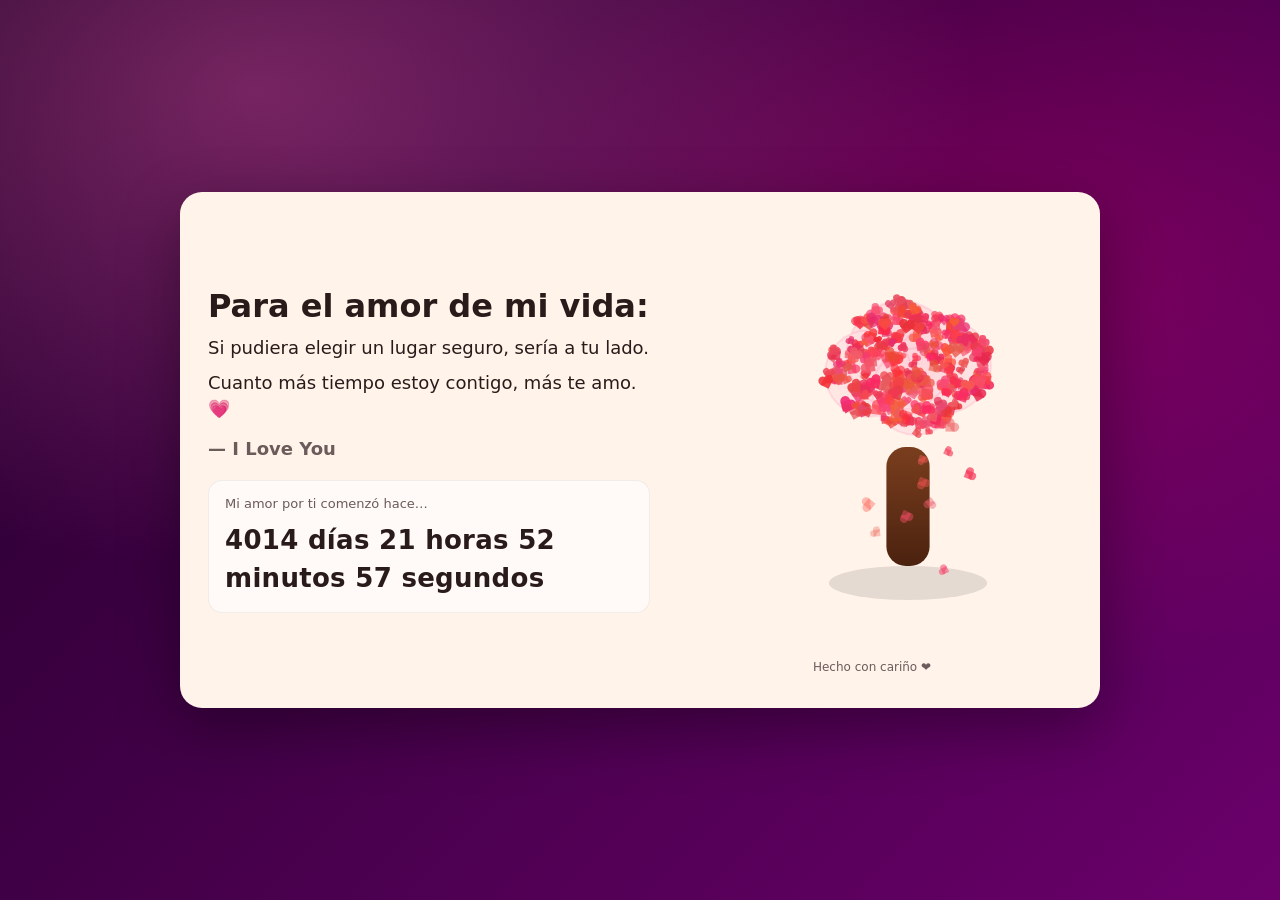
==== index.html @ 4c0fec1f "Crear index.html" ====
<!doctype html>
<html lang="es">
<head>
  <meta charset="utf-8" />
  <meta name="viewport" content="width=device-width, initial-scale=1" />
  <title>Para el amor de mi vida</title>

  <style>
    :root{
      --bg1:#21002a;
      --bg2:#6b006b;
      --card:#fff3ea;
      --text:#2a1b1b;
      --muted:#6b5b5b;
      --shadow: 0 20px 60px rgba(0,0,0,.35);
    }
    *{box-sizing:border-box}
    body{
      margin:0;
      min-height:100vh;
      font-family: system-ui, -apple-system, Segoe UI, Roboto, Arial, sans-serif;
      color:var(--text);
      background:
        radial-gradient(1200px 800px at 20% 10%, rgba(255,105,180,.35), transparent 60%),
        radial-gradient(900px 700px at 80% 30%, rgba(255,0,120,.25), transparent 60%),
        linear-gradient(135deg, var(--bg1), var(--bg2));
      display:grid;
      place-items:center;
      padding:24px;
      overflow-x:hidden;
    }

    .card{
      width:min(920px, 100%);
      background:var(--card);
      border-radius:22px;
      box-shadow:var(--shadow);
      padding:28px;
      display:grid;
      grid-template-columns: 1.05fr .95fr;
      gap:22px;
      align-items:center;
    }
    @media (max-width: 820px){
      .card{grid-template-columns:1fr; padding:22px;}
    }

    h1{font-size:clamp(22px, 3vw, 32px); margin:0 0 10px 0;}
    .letter{line-height:1.45; font-size:clamp(15px, 2.2vw, 18px);}
    .letter p{margin:.55rem 0}
    .sig{margin-top:14px; color:var(--muted); font-weight:600;}
    .counter{
      margin-top:18px;
      padding:14px 16px;
      border-radius:14px;
      background:rgba(255, 255, 255, .6);
      border:1px solid rgba(0,0,0,.06);
    }
    .counter .label{font-size:13px;color:var(--muted);margin-bottom:8px;}
    .counter .time{
      font-variant-numeric: tabular-nums;
      font-weight:800;
      font-size:clamp(18px, 3.2vw, 26px);
      letter-spacing:.3px;
    }

    .treeWrap{display:grid; place-items:center; padding:6px 0;}
    .canvasBox{width:min(360px, 78vw); aspect-ratio: 1/1.18;}
    canvas{width:100%; height:100%; display:block; border-radius:18px;}
    .footerNote{margin-top:10px; font-size:12px; color:var(--muted); text-align:center;}
  </style>
</head>

<body>
  <main class="card">
    <section>
      <h1>Para el amor de mi vida:</h1>
      <div class="letter">
        <p>Si pudiera elegir un lugar seguro, sería a tu lado.</p>
        <p>Cuanto más tiempo estoy contigo, más te amo. 💗</p>
        <div class="sig">— I Love You</div>

        <div class="counter" aria-live="polite">
          <div class="label">Mi amor por ti comenzó hace…</div>
          <div class="time" id="timer">—</div>
        </div>
      </div>
    </section>

    <section class="treeWrap">
      <div class="canvasBox"><canvas id="c"></canvas></div>
      <div class="footerNote">Hecho con cariño ❤️</div>
    </section>
  </main>

  <script>
    // ===================== CONTADOR =====================
    const startDate = new Date(2015, 11, 9, 0, 0, 0); // 9-dic-2015
    function updateTimer(){
      const now = new Date();
      let diff = Math.max(0, now - startDate);
      const sec = 1000, min = 60*sec, hour = 60*min, day = 24*hour;
      const days = Math.floor(diff / day); diff -= days * day;
      const hours = Math.floor(diff / hour); diff -= hours * hour;
      const minutes = Math.floor(diff / min); diff -= minutes * min;
      const seconds = Math.floor(diff / sec);
      const pad = (n) => String(n).padStart(2, "0");
      document.getElementById("timer").textContent =
        `${days} días ${pad(hours)} horas ${pad(minutes)} minutos ${pad(seconds)} segundos`;
    }
    updateTimer();
    setInterval(updateTimer, 1000);

    // ===================== CANVAS =====================
    const canvas = document.getElementById("c");
    const ctx = canvas.getContext("2d");

    function resize(){
      const dpr = Math.max(1, Math.min(2, window.devicePixelRatio || 1));
      const r = canvas.getBoundingClientRect();
      canvas.width = Math.floor(r.width * dpr);
      canvas.height = Math.floor(r.height * dpr);
      ctx.setTransform(dpr,0,0,dpr,0,0);
    }
    window.addEventListener("resize", resize);
    resize();

    const rand=(a,b)=>Math.random()*(b-a)+a;
    const clamp=(v,a,b)=>Math.max(a,Math.min(b,v));

    // look del TikTok: copa “nube” + corazones rojos + caída suave
    const SETTINGS = {
      heartsOnCrown: 260, // hojas “pegadas” (se ve lleno como la foto)
      fallPerSec: 22,     // caída constante
      gravity: 260,
      wind: 10,
      heartMin: 5,
      heartMax: 10,
    };

    // corazón simple (hoja)
    function drawHeart(x,y,s,rot,alpha,color){
      ctx.save();
      ctx.translate(x,y);
      ctx.rotate(rot);
      ctx.globalAlpha = alpha;
      ctx.fillStyle = color;

      ctx.rotate(Math.PI/4);
      ctx.fillRect(-s/2, -s/2, s, s);
      ctx.beginPath();
      ctx.arc(-s/2, 0, s/2, 0, Math.PI*2);
      ctx.arc(0, -s/2, s/2, 0, Math.PI*2);
      ctx.fill();

      ctx.restore();
    }

    // copa tipo “nube” (varios círculos superpuestos)
    function cloudCircles(w,h){
      const cx = w*0.60;
      const cy = h*0.33;
      const base = Math.min(w,h);
      return [
        {x: cx- base*0.11, y: cy+ base*0.02, r: base*0.12},
        {x: cx- base*0.02, y: cy- base*0.03, r: base*0.15},
        {x: cx+ base*0.10, y: cy+ base*0.00, r: base*0.13},
        {x: cx+ base*0.02, y: cy+ base*0.07, r: base*0.12},
      ];
    }

    function pointInsideCloud(x,y,circles){
      for(const c of circles){
        const dx=x-c.x, dy=y-c.y;
        if(dx*dx+dy*dy <= c.r*c.r) return true;
      }
      return false;
    }

    // cache de hojas pegadas
    let crownHearts = [];
    function rebuildCrownHearts(circles){
      crownHearts = [];
      // caja bounding
      const minX = Math.min(...circles.map(c=>c.x-c.r));
      const maxX = Math.max(...circles.map(c=>c.x+c.r));
      const minY = Math.min(...circles.map(c=>c.y-c.r));
      const maxY = Math.max(...circles.map(c=>c.y+c.r));

      for(let i=0;i<SETTINGS.heartsOnCrown;i++){
        // rechazo dentro de la nube
        let x,y;
        for(let t=0;t<40;t++){
          x = rand(minX, maxX);
          y = rand(minY, maxY);
          if(pointInsideCloud(x,y,circles)) break;
        }

        const s = rand(SETTINGS.heartMin, SETTINGS.heartMax);
        const rot = rand(-0.9, 0.9);

        // paleta roja/rosada tipo TikTok
        const R = Math.floor(rand(230, 255));
        const G = Math.floor(rand(40, 95));
        const B = Math.floor(rand(55, 120));
        const a = rand(0.65, 0.95);

        crownHearts.push({x,y,s,rot,a,color:`rgb(${R},${G},${B})`});
      }
    }

    // partículas que caen
    const falling = [];
    function spawnFalling(circles){
      // caja
      const minX = Math.min(...circles.map(c=>c.x-c.r));
      const maxX = Math.max(...circles.map(c=>c.x+c.r));
      const minY = Math.min(...circles.map(c=>c.y-c.r));
      const maxY = Math.max(...circles.map(c=>c.y+c.r));

      // nacer cerca de la parte superior de la copa
      let x,y;
      for(let t=0;t<60;t++){
        x = rand(minX, maxX);
        y = rand(minY, minY + (maxY-minY)*0.35); // top 35%
        if(pointInsideCloud(x,y,circles)) break;
      }

      const s = rand(SETTINGS.heartMin, SETTINGS.heartMax);
      const rot = rand(0, Math.PI*2);
      const vr  = rand(-4, 4);

      const R = Math.floor(rand(230, 255));
      const G = Math.floor(rand(40, 95));
      const B = Math.floor(rand(55, 120));

      falling.push({
        x,y,
        vx: rand(-SETTINGS.wind, SETTINGS.wind),
        vy: rand(40, 90),
        s, rot, vr,
        t:0,
        life: rand(2.2, 3.6),
        a: rand(0.55, 0.95),
        color: `rgb(${R},${G},${B})`,
        wobble: rand(2.5, 5.5),
        wobblePhase: rand(0, Math.PI*2),
      });
    }

    // tronco
    function drawTrunk(w,h){
      const x = w*0.60, y = h*0.52;
      const tw = w*0.12, th = h*0.28;

      ctx.save();
      const grad = ctx.createLinearGradient(x, y, x, y+th);
      grad.addColorStop(0, "#7a3e1e");
      grad.addColorStop(1, "#4b220f");
      ctx.fillStyle = grad;

      const r = tw*0.45;
      ctx.beginPath();
      roundRect(ctx, x - tw/2, y, tw, th, r);
      ctx.fill();
      ctx.restore();

      // sombra suelo
      ctx.save();
      ctx.fillStyle = "rgba(0,0,0,0.10)";
      ctx.beginPath();
      ctx.ellipse(x, h*0.84, w*0.22, h*0.04, 0, 0, Math.PI*2);
      ctx.fill();
      ctx.restore();
    }

    function roundRect(ctx,x,y,w,h,r){
      r = Math.min(r, w/2, h/2);
      ctx.moveTo(x+r, y);
      ctx.arcTo(x+w, y, x+w, y+h, r);
      ctx.arcTo(x+w, y+h, x, y+h, r);
      ctx.arcTo(x, y+h, x, y, r);
      ctx.arcTo(x, y, x+w, y, r);
      ctx.closePath();
    }

    let last = performance.now();
    let acc = 0;
    let lastSizeKey = "";

    function frame(now){
      const dt = Math.min(0.033, (now - last)/1000);
      last = now;

      const w = canvas.clientWidth;
      const h = canvas.clientHeight;

      // key para rebuild si cambia tamaño
      const sizeKey = `${Math.round(w)}x${Math.round(h)}`;
      const circles = cloudCircles(w,h);

      if(sizeKey !== lastSizeKey){
        lastSizeKey = sizeKey;
        rebuildCrownHearts(circles);
      }

      ctx.clearRect(0,0,w,h);

      // copa “nube” suave (fondo)
      ctx.save();
      const cx = w*0.60, cy = h*0.33;
      const base = Math.min(w,h);

      const canopyGrad = ctx.createRadialGradient(cx, cy - base*0.03, base*0.03, cx, cy, base*0.26);
      canopyGrad.addColorStop(0, "rgba(255, 90, 160, 0.20)");
      canopyGrad.addColorStop(1, "rgba(255, 90, 160, 0.05)");
      ctx.fillStyle = canopyGrad;

      ctx.beginPath();
      for(const c of circles){
        ctx.moveTo(c.x + c.r, c.y);
        ctx.arc(c.x, c.y, c.r, 0, Math.PI*2);
      }
      ctx.fill();

      ctx.lineWidth = 2;
      ctx.strokeStyle = "rgba(255, 70, 150, 0.14)";
      ctx.stroke();
      ctx.restore();

      // tronco
      drawTrunk(w,h);

      // hojas pegadas (como la primera foto: copa llena de corazoncitos)
      for(const L of crownHearts){
        drawHeart(L.x, L.y, L.s, L.rot, L.a, L.color);
      }

      // spawn hojas cayendo
      acc += dt * SETTINGS.fallPerSec;
      while(acc >= 1){
        spawnFalling(circles);
        acc -= 1;
      }

      // update/draw cayendo
      for(let i=falling.length-1;i>=0;i--){
        const p = falling[i];
        p.t += dt;

        const flutter = Math.sin(p.t * p.wobble + p.wobblePhase) * 14;

        p.vy += SETTINGS.gravity * dt;
        p.x  += (p.vx + flutter) * dt;
        p.y  += p.vy * dt;
        p.rot += p.vr * dt;

        const fade = 1 - (p.t / p.life);
        const alpha = clamp(p.a * fade, 0, 1);

        drawHeart(p.x, p.y, p.s, p.rot, alpha, p.color);

        if(p.t >= p.life || p.y > h + 40) falling.splice(i,1);
      }

      requestAnimationFrame(frame);
    }

    requestAnimationFrame(frame);
  </script>
</body>
</html>
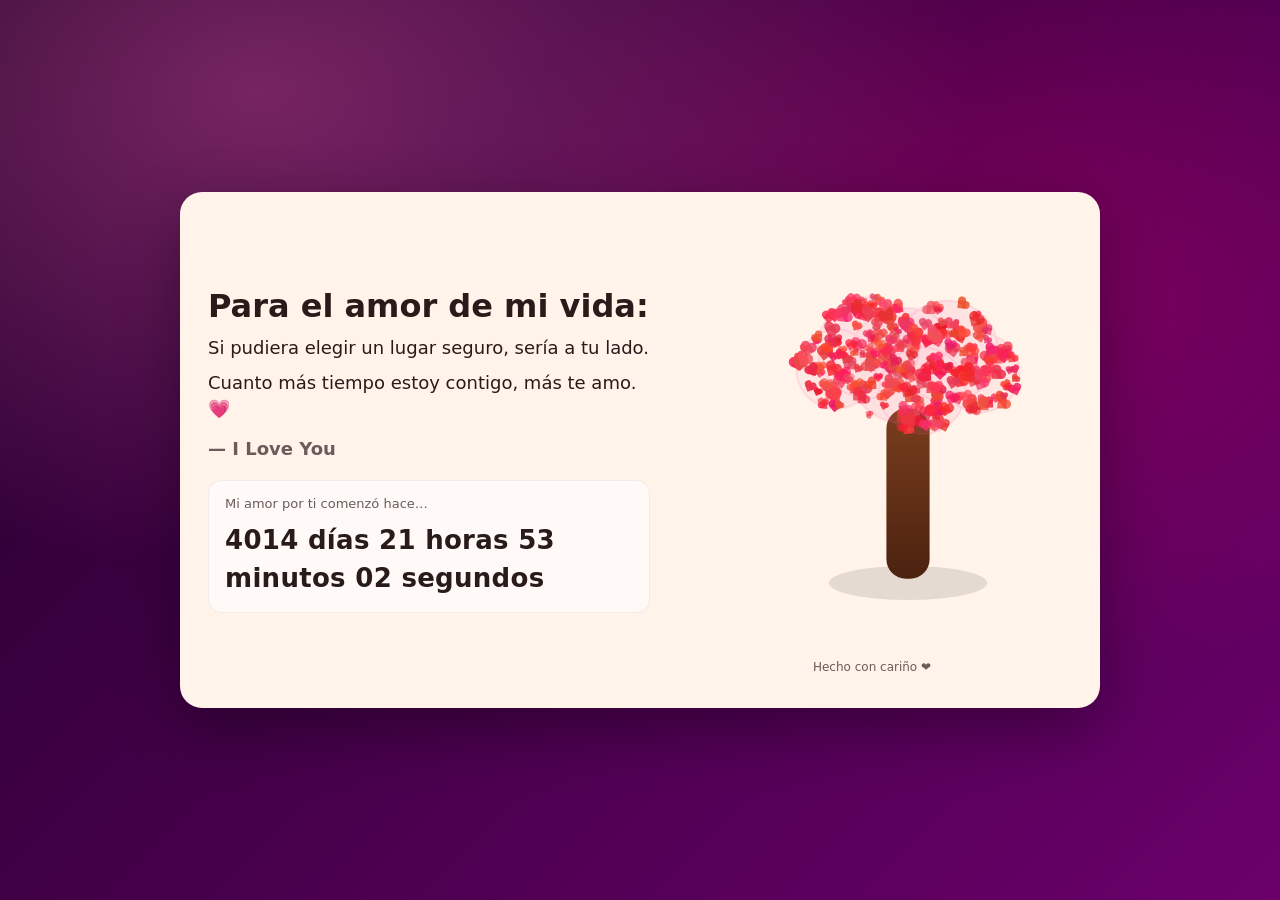
==== commit ae720d83: "Actualizar index.html" ====
--- a/index.html
+++ b/index.html
@@ -128,44 +128,42 @@
     const rand=(a,b)=>Math.random()*(b-a)+a;
     const clamp=(v,a,b)=>Math.max(a,Math.min(b,v));
 
-    // look del TikTok: copa “nube” + corazones rojos + caída suave
     const SETTINGS = {
-      heartsOnCrown: 260, // hojas “pegadas” (se ve lleno como la foto)
-      fallPerSec: 22,     // caída constante
-      gravity: 260,
-      wind: 10,
+      heartsOnCrown: 260,
+      fallPerSec: 20,
+      gravity: 250,
+      baseWind: 6,
+      gustMax: 26,
       heartMin: 5,
       heartMax: 10,
     };
 
-    // corazón simple (hoja)
     function drawHeart(x,y,s,rot,alpha,color){
       ctx.save();
       ctx.translate(x,y);
       ctx.rotate(rot);
       ctx.globalAlpha = alpha;
       ctx.fillStyle = color;
-
       ctx.rotate(Math.PI/4);
       ctx.fillRect(-s/2, -s/2, s, s);
       ctx.beginPath();
       ctx.arc(-s/2, 0, s/2, 0, Math.PI*2);
       ctx.arc(0, -s/2, s/2, 0, Math.PI*2);
       ctx.fill();
-
       ctx.restore();
     }
 
-    // copa tipo “nube” (varios círculos superpuestos)
     function cloudCircles(w,h){
       const cx = w*0.60;
-      const cy = h*0.33;
+      const cy = h*0.32;
       const base = Math.min(w,h);
       return [
-        {x: cx- base*0.11, y: cy+ base*0.02, r: base*0.12},
-        {x: cx- base*0.02, y: cy- base*0.03, r: base*0.15},
-        {x: cx+ base*0.10, y: cy+ base*0.00, r: base*0.13},
-        {x: cx+ base*0.02, y: cy+ base*0.07, r: base*0.12},
+        {x: cx - base*0.20, y: cy + base*0.02, r: base*0.11},
+        {x: cx - base*0.11, y: cy - base*0.04, r: base*0.14},
+        {x: cx - base*0.01, y: cy + base*0.01, r: base*0.16},
+        {x: cx + base*0.11, y: cy - base*0.03, r: base*0.14},
+        {x: cx + base*0.20, y: cy + base*0.03, r: base*0.11},
+        {x: cx + base*0.04, y: cy + base*0.08, r: base*0.12},
       ];
     }
 
@@ -177,101 +175,65 @@
       return false;
     }
 
-    // cache de hojas pegadas
     let crownHearts = [];
     function rebuildCrownHearts(circles){
       crownHearts = [];
-      // caja bounding
       const minX = Math.min(...circles.map(c=>c.x-c.r));
       const maxX = Math.max(...circles.map(c=>c.x+c.r));
       const minY = Math.min(...circles.map(c=>c.y-c.r));
       const maxY = Math.max(...circles.map(c=>c.y+c.r));
 
       for(let i=0;i<SETTINGS.heartsOnCrown;i++){
-        // rechazo dentro de la nube
         let x,y;
-        for(let t=0;t<40;t++){
+        for(let t=0;t<50;t++){
           x = rand(minX, maxX);
           y = rand(minY, maxY);
           if(pointInsideCloud(x,y,circles)) break;
         }
-
         const s = rand(SETTINGS.heartMin, SETTINGS.heartMax);
         const rot = rand(-0.9, 0.9);
-
-        // paleta roja/rosada tipo TikTok
         const R = Math.floor(rand(230, 255));
-        const G = Math.floor(rand(40, 95));
-        const B = Math.floor(rand(55, 120));
+        const G = Math.floor(rand(25, 85));
+        const B = Math.floor(rand(40, 110));
         const a = rand(0.65, 0.95);
-
         crownHearts.push({x,y,s,rot,a,color:`rgb(${R},${G},${B})`});
       }
     }
 
-    // partículas que caen
     const falling = [];
     function spawnFalling(circles){
-      // caja
       const minX = Math.min(...circles.map(c=>c.x-c.r));
       const maxX = Math.max(...circles.map(c=>c.x+c.r));
       const minY = Math.min(...circles.map(c=>c.y-c.r));
       const maxY = Math.max(...circles.map(c=>c.y+c.r));
 
-      // nacer cerca de la parte superior de la copa
       let x,y;
       for(let t=0;t<60;t++){
         x = rand(minX, maxX);
-        y = rand(minY, minY + (maxY-minY)*0.35); // top 35%
+        y = rand(minY, minY + (maxY-minY)*0.30);
         if(pointInsideCloud(x,y,circles)) break;
       }
 
       const s = rand(SETTINGS.heartMin, SETTINGS.heartMax);
       const rot = rand(0, Math.PI*2);
       const vr  = rand(-4, 4);
-
       const R = Math.floor(rand(230, 255));
-      const G = Math.floor(rand(40, 95));
-      const B = Math.floor(rand(55, 120));
+      const G = Math.floor(rand(25, 85));
+      const B = Math.floor(rand(40, 110));
 
       falling.push({
         x,y,
-        vx: rand(-SETTINGS.wind, SETTINGS.wind),
+        vx: rand(-6, 6),
         vy: rand(40, 90),
         s, rot, vr,
         t:0,
-        life: rand(2.2, 3.6),
+        life: rand(2.4, 4.0),
         a: rand(0.55, 0.95),
         color: `rgb(${R},${G},${B})`,
         wobble: rand(2.5, 5.5),
         wobblePhase: rand(0, Math.PI*2),
+        drift: rand(0.8, 1.2)
       });
-    }
-
-    // tronco
-    function drawTrunk(w,h){
-      const x = w*0.60, y = h*0.52;
-      const tw = w*0.12, th = h*0.28;
-
-      ctx.save();
-      const grad = ctx.createLinearGradient(x, y, x, y+th);
-      grad.addColorStop(0, "#7a3e1e");
-      grad.addColorStop(1, "#4b220f");
-      ctx.fillStyle = grad;
-
-      const r = tw*0.45;
-      ctx.beginPath();
-      roundRect(ctx, x - tw/2, y, tw, th, r);
-      ctx.fill();
-      ctx.restore();
-
-      // sombra suelo
-      ctx.save();
-      ctx.fillStyle = "rgba(0,0,0,0.10)";
-      ctx.beginPath();
-      ctx.ellipse(x, h*0.84, w*0.22, h*0.04, 0, 0, Math.PI*2);
-      ctx.fill();
-      ctx.restore();
     }
 
     function roundRect(ctx,x,y,w,h,r){
@@ -284,6 +246,49 @@
       ctx.closePath();
     }
 
+    function drawTrunk(w,h){
+      const x = w*0.60;
+      const y = h*0.43;      // más arriba
+      const tw = w*0.12;
+      const th = h*0.40;     // más alto
+
+      // sombra suelo
+      ctx.save();
+      ctx.fillStyle = "rgba(0,0,0,0.10)";
+      ctx.beginPath();
+      ctx.ellipse(x, h*0.84, w*0.22, h*0.04, 0, 0, Math.PI*2);
+      ctx.fill();
+      ctx.restore();
+
+      // tronco (detrás)
+      ctx.save();
+      const grad = ctx.createLinearGradient(x, y, x, y+th);
+      grad.addColorStop(0, "#7a3e1e");
+      grad.addColorStop(1, "#4b220f");
+      ctx.fillStyle = grad;
+      const r = tw*0.45;
+      ctx.beginPath();
+      roundRect(ctx, x - tw/2, y, tw, th, r);
+      ctx.fill();
+      ctx.restore();
+    }
+
+    // ===== VIENTO ALEATORIO (ráfagas) =====
+    let wind = SETTINGS.baseWind;
+    let windTarget = SETTINGS.baseWind;
+    let gustTimer = 0;
+
+    function updateWind(dt, time){
+      gustTimer -= dt;
+      if(gustTimer <= 0){
+        windTarget = rand(-SETTINGS.gustMax, SETTINGS.gustMax);
+        gustTimer = rand(0.6, 1.6);
+      }
+      wind += (windTarget - wind) * (1 - Math.pow(0.001, dt));
+      const breeze = Math.sin(time * 0.9) * 4 + Math.sin(time * 1.7) * 2;
+      return wind + breeze;
+    }
+
     let last = performance.now();
     let acc = 0;
     let lastSizeKey = "";
@@ -295,24 +300,26 @@
       const w = canvas.clientWidth;
       const h = canvas.clientHeight;
 
-      // key para rebuild si cambia tamaño
+      const circles = cloudCircles(w,h);
       const sizeKey = `${Math.round(w)}x${Math.round(h)}`;
-      const circles = cloudCircles(w,h);
-
       if(sizeKey !== lastSizeKey){
         lastSizeKey = sizeKey;
         rebuildCrownHearts(circles);
       }
 
+      const globalWind = updateWind(dt, now/1000);
+
       ctx.clearRect(0,0,w,h);
 
-      // copa “nube” suave (fondo)
+      // 1) tronco detrás y llega hasta arriba
+      drawTrunk(w,h);
+
+      // 2) copa (nube) más horizontal
       ctx.save();
-      const cx = w*0.60, cy = h*0.33;
+      const cx = w*0.60, cy = h*0.32;
       const base = Math.min(w,h);
-
-      const canopyGrad = ctx.createRadialGradient(cx, cy - base*0.03, base*0.03, cx, cy, base*0.26);
-      canopyGrad.addColorStop(0, "rgba(255, 90, 160, 0.20)");
+      const canopyGrad = ctx.createRadialGradient(cx, cy - base*0.03, base*0.03, cx, cy, base*0.32);
+      canopyGrad.addColorStop(0, "rgba(255, 90, 160, 0.18)");
       canopyGrad.addColorStop(1, "rgba(255, 90, 160, 0.05)");
       ctx.fillStyle = canopyGrad;
 
@@ -322,28 +329,24 @@
         ctx.arc(c.x, c.y, c.r, 0, Math.PI*2);
       }
       ctx.fill();
-
       ctx.lineWidth = 2;
-      ctx.strokeStyle = "rgba(255, 70, 150, 0.14)";
+      ctx.strokeStyle = "rgba(255, 70, 150, 0.12)";
       ctx.stroke();
       ctx.restore();
 
-      // tronco
-      drawTrunk(w,h);
-
-      // hojas pegadas (como la primera foto: copa llena de corazoncitos)
+      // 3) hojas pegadas encima
       for(const L of crownHearts){
         drawHeart(L.x, L.y, L.s, L.rot, L.a, L.color);
       }
 
-      // spawn hojas cayendo
+      // 4) spawn caída
       acc += dt * SETTINGS.fallPerSec;
       while(acc >= 1){
         spawnFalling(circles);
         acc -= 1;
       }
 
-      // update/draw cayendo
+      // 5) actualizar con viento random (más fuerte conforme cae)
       for(let i=falling.length-1;i>=0;i--){
         const p = falling[i];
         p.t += dt;
@@ -351,8 +354,11 @@
         const flutter = Math.sin(p.t * p.wobble + p.wobblePhase) * 14;
 
         p.vy += SETTINGS.gravity * dt;
-        p.x  += (p.vx + flutter) * dt;
+
+        const windFactor = p.drift * (0.35 + 0.65 * (p.t / p.life));
+        p.x  += (p.vx + flutter + globalWind * windFactor) * dt;
         p.y  += p.vy * dt;
+
         p.rot += p.vr * dt;
 
         const fade = 1 - (p.t / p.life);
@@ -360,7 +366,7 @@
 
         drawHeart(p.x, p.y, p.s, p.rot, alpha, p.color);
 
-        if(p.t >= p.life || p.y > h + 40) falling.splice(i,1);
+        if(p.t >= p.life || p.y > h + 50) falling.splice(i,1);
       }
 
       requestAnimationFrame(frame);
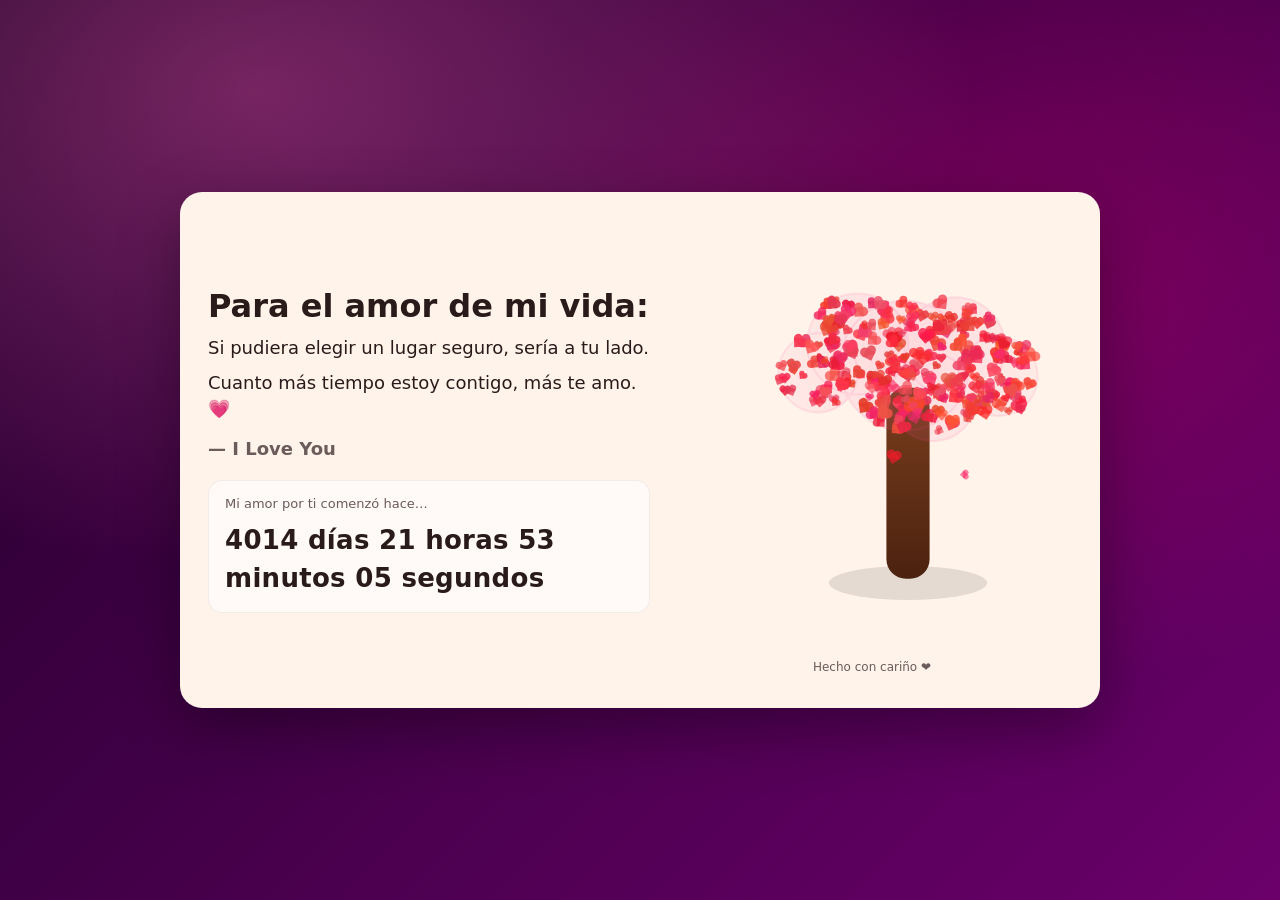
==== commit 6252ae36: "Actualizar index.html" ====
--- a/index.html
+++ b/index.html
@@ -96,17 +96,23 @@
   <script>
     // ===================== CONTADOR =====================
     const startDate = new Date(2015, 11, 9, 0, 0, 0); // 9-dic-2015
-    function updateTimer(){
+
+    function updateTimer() {
       const now = new Date();
       let diff = Math.max(0, now - startDate);
-      const sec = 1000, min = 60*sec, hour = 60*min, day = 24*hour;
+
+      const sec = 1000, min = 60 * sec, hour = 60 * min, day = 24 * hour;
+
       const days = Math.floor(diff / day); diff -= days * day;
       const hours = Math.floor(diff / hour); diff -= hours * hour;
       const minutes = Math.floor(diff / min); diff -= minutes * min;
       const seconds = Math.floor(diff / sec);
+
       const pad = (n) => String(n).padStart(2, "0");
-      document.getElementById("timer").textContent =
-        `${days} días ${pad(hours)} horas ${pad(minutes)} minutos ${pad(seconds)} segundos`;
+      const el = document.getElementById("timer");
+      if (el) {
+        el.textContent = `${days} días ${pad(hours)} horas ${pad(minutes)} minutos ${pad(seconds)} segundos`;
+      }
     }
     updateTimer();
     setInterval(updateTimer, 1000);
@@ -115,258 +121,316 @@
     const canvas = document.getElementById("c");
     const ctx = canvas.getContext("2d");
 
-    function resize(){
+    function resize() {
       const dpr = Math.max(1, Math.min(2, window.devicePixelRatio || 1));
       const r = canvas.getBoundingClientRect();
       canvas.width = Math.floor(r.width * dpr);
       canvas.height = Math.floor(r.height * dpr);
-      ctx.setTransform(dpr,0,0,dpr,0,0);
+      ctx.setTransform(dpr, 0, 0, dpr, 0, 0);
     }
     window.addEventListener("resize", resize);
     resize();
 
-    const rand=(a,b)=>Math.random()*(b-a)+a;
-    const clamp=(v,a,b)=>Math.max(a,Math.min(b,v));
-
+    const rand = (a, b) => Math.random() * (b - a) + a;
+    const clamp = (v, a, b) => Math.max(a, Math.min(b, v));
+
+    // ===== Ajustes (viento diagonal visible) =====
     const SETTINGS = {
-      heartsOnCrown: 260,
-      fallPerSec: 20,
-      gravity: 250,
-      baseWind: 6,
-      gustMax: 26,
+      heartsOnCrown: 260,   // hojas “pegadas”
+      fallPerSec: 22,       // hojas cayendo por segundo
+      gravity: 240,         // px/s^2
+
+      // Viento diagonal (lo que hace la caída diagonal)
+      windBase: 55,         // px/s (sube si quieres más diagonal)
+      windGustMax: 220,     // ráfagas extra
+      windChangeMin: 0.55,  // seg
+      windChangeMax: 1.35,  // seg
+      windSmooth: 6.5,      // suavizado
+
+      // Turbulencia (flutter/zigzag natural)
+      turbulenceAmp: 65,    // px/s
+      turbulenceFreqMin: 1.4,
+      turbulenceFreqMax: 3.2,
+
+      // Tamaño hojas
       heartMin: 5,
       heartMax: 10,
+
+      // Dirección predominante: 1 derecha, -1 izquierda
+      dominantDir: 1
     };
 
-    function drawHeart(x,y,s,rot,alpha,color){
+    // ===== Hoja corazón =====
+    function drawHeart(x, y, s, rot, alpha, color) {
       ctx.save();
-      ctx.translate(x,y);
+      ctx.translate(x, y);
       ctx.rotate(rot);
       ctx.globalAlpha = alpha;
       ctx.fillStyle = color;
-      ctx.rotate(Math.PI/4);
-      ctx.fillRect(-s/2, -s/2, s, s);
+
+      ctx.rotate(Math.PI / 4);
+      ctx.fillRect(-s / 2, -s / 2, s, s);
       ctx.beginPath();
-      ctx.arc(-s/2, 0, s/2, 0, Math.PI*2);
-      ctx.arc(0, -s/2, s/2, 0, Math.PI*2);
+      ctx.arc(-s / 2, 0, s / 2, 0, Math.PI * 2);
+      ctx.arc(0, -s / 2, s / 2, 0, Math.PI * 2);
       ctx.fill();
+
       ctx.restore();
     }
 
-    function cloudCircles(w,h){
-      const cx = w*0.60;
-      const cy = h*0.32;
-      const base = Math.min(w,h);
+    // ===== Copa nube MÁS horizontal =====
+    function cloudCircles(w, h) {
+      const cx = w * 0.60;
+      const cy = h * 0.32;
+      const base = Math.min(w, h);
+
       return [
-        {x: cx - base*0.20, y: cy + base*0.02, r: base*0.11},
-        {x: cx - base*0.11, y: cy - base*0.04, r: base*0.14},
-        {x: cx - base*0.01, y: cy + base*0.01, r: base*0.16},
-        {x: cx + base*0.11, y: cy - base*0.03, r: base*0.14},
-        {x: cx + base*0.20, y: cy + base*0.03, r: base*0.11},
-        {x: cx + base*0.04, y: cy + base*0.08, r: base*0.12},
+        { x: cx - base * 0.25, y: cy + base * 0.03, r: base * 0.11 },
+        { x: cx - base * 0.14, y: cy - base * 0.05, r: base * 0.14 },
+        { x: cx - base * 0.01, y: cy + base * 0.01, r: base * 0.18 },
+        { x: cx + base * 0.13, y: cy - base * 0.04, r: base * 0.14 },
+        { x: cx + base * 0.25, y: cy + base * 0.04, r: base * 0.11 },
+        { x: cx + base * 0.07, y: cy + base * 0.10, r: base * 0.12 },
       ];
     }
 
-    function pointInsideCloud(x,y,circles){
-      for(const c of circles){
-        const dx=x-c.x, dy=y-c.y;
-        if(dx*dx+dy*dy <= c.r*c.r) return true;
+    function pointInsideCloud(x, y, circles) {
+      for (const c of circles) {
+        const dx = x - c.x, dy = y - c.y;
+        if (dx * dx + dy * dy <= c.r * c.r) return true;
       }
       return false;
     }
 
+    // ===== Hojas pegadas =====
     let crownHearts = [];
-    function rebuildCrownHearts(circles){
+    function rebuildCrownHearts(circles) {
       crownHearts = [];
-      const minX = Math.min(...circles.map(c=>c.x-c.r));
-      const maxX = Math.max(...circles.map(c=>c.x+c.r));
-      const minY = Math.min(...circles.map(c=>c.y-c.r));
-      const maxY = Math.max(...circles.map(c=>c.y+c.r));
-
-      for(let i=0;i<SETTINGS.heartsOnCrown;i++){
-        let x,y;
-        for(let t=0;t<50;t++){
+      const minX = Math.min(...circles.map(c => c.x - c.r));
+      const maxX = Math.max(...circles.map(c => c.x + c.r));
+      const minY = Math.min(...circles.map(c => c.y - c.r));
+      const maxY = Math.max(...circles.map(c => c.y + c.r));
+
+      for (let i = 0; i < SETTINGS.heartsOnCrown; i++) {
+        let x, y;
+        for (let t = 0; t < 60; t++) {
           x = rand(minX, maxX);
           y = rand(minY, maxY);
-          if(pointInsideCloud(x,y,circles)) break;
+          if (pointInsideCloud(x, y, circles)) break;
         }
+
         const s = rand(SETTINGS.heartMin, SETTINGS.heartMax);
         const rot = rand(-0.9, 0.9);
+
+        // rojo/rosado tipo TikTok
         const R = Math.floor(rand(230, 255));
         const G = Math.floor(rand(25, 85));
         const B = Math.floor(rand(40, 110));
         const a = rand(0.65, 0.95);
-        crownHearts.push({x,y,s,rot,a,color:`rgb(${R},${G},${B})`});
-      }
-    }
-
-    const falling = [];
-    function spawnFalling(circles){
-      const minX = Math.min(...circles.map(c=>c.x-c.r));
-      const maxX = Math.max(...circles.map(c=>c.x+c.r));
-      const minY = Math.min(...circles.map(c=>c.y-c.r));
-      const maxY = Math.max(...circles.map(c=>c.y+c.r));
-
-      let x,y;
-      for(let t=0;t<60;t++){
-        x = rand(minX, maxX);
-        y = rand(minY, minY + (maxY-minY)*0.30);
-        if(pointInsideCloud(x,y,circles)) break;
-      }
-
-      const s = rand(SETTINGS.heartMin, SETTINGS.heartMax);
-      const rot = rand(0, Math.PI*2);
-      const vr  = rand(-4, 4);
-      const R = Math.floor(rand(230, 255));
-      const G = Math.floor(rand(25, 85));
-      const B = Math.floor(rand(40, 110));
-
-      falling.push({
-        x,y,
-        vx: rand(-6, 6),
-        vy: rand(40, 90),
-        s, rot, vr,
-        t:0,
-        life: rand(2.4, 4.0),
-        a: rand(0.55, 0.95),
-        color: `rgb(${R},${G},${B})`,
-        wobble: rand(2.5, 5.5),
-        wobblePhase: rand(0, Math.PI*2),
-        drift: rand(0.8, 1.2)
-      });
-    }
-
-    function roundRect(ctx,x,y,w,h,r){
-      r = Math.min(r, w/2, h/2);
-      ctx.moveTo(x+r, y);
-      ctx.arcTo(x+w, y, x+w, y+h, r);
-      ctx.arcTo(x+w, y+h, x, y+h, r);
-      ctx.arcTo(x, y+h, x, y, r);
-      ctx.arcTo(x, y, x+w, y, r);
+
+        crownHearts.push({ x, y, s, rot, a, color: `rgb(${R},${G},${B})` });
+      }
+    }
+
+    // ===== Tronco (sube dentro de copa y queda detrás) =====
+    function roundRect(ctx, x, y, w, h, r) {
+      r = Math.min(r, w / 2, h / 2);
+      ctx.moveTo(x + r, y);
+      ctx.arcTo(x + w, y, x + w, y + h, r);
+      ctx.arcTo(x + w, y + h, x, y + h, r);
+      ctx.arcTo(x, y + h, x, y, r);
+      ctx.arcTo(x, y, x + w, y, r);
       ctx.closePath();
     }
 
-    function drawTrunk(w,h){
-      const x = w*0.60;
-      const y = h*0.43;      // más arriba
-      const tw = w*0.12;
-      const th = h*0.40;     // más alto
+    function drawTrunk(w, h) {
+      const x = w * 0.60;
+      const y = h * 0.38;   // MÁS arriba
+      const tw = w * 0.12;
+      const th = h * 0.45;  // MÁS alto (entra en copa)
 
       // sombra suelo
       ctx.save();
       ctx.fillStyle = "rgba(0,0,0,0.10)";
       ctx.beginPath();
-      ctx.ellipse(x, h*0.84, w*0.22, h*0.04, 0, 0, Math.PI*2);
+      ctx.ellipse(x, h * 0.84, w * 0.22, h * 0.04, 0, 0, Math.PI * 2);
       ctx.fill();
       ctx.restore();
 
-      // tronco (detrás)
+      // tronco
       ctx.save();
-      const grad = ctx.createLinearGradient(x, y, x, y+th);
+      const grad = ctx.createLinearGradient(x, y, x, y + th);
       grad.addColorStop(0, "#7a3e1e");
       grad.addColorStop(1, "#4b220f");
       ctx.fillStyle = grad;
-      const r = tw*0.45;
+
       ctx.beginPath();
-      roundRect(ctx, x - tw/2, y, tw, th, r);
+      roundRect(ctx, x - tw / 2, y, tw, th, tw * 0.45);
       ctx.fill();
       ctx.restore();
     }
 
-    // ===== VIENTO ALEATORIO (ráfagas) =====
-    let wind = SETTINGS.baseWind;
-    let windTarget = SETTINGS.baseWind;
-    let gustTimer = 0;
-
-    function updateWind(dt, time){
-      gustTimer -= dt;
-      if(gustTimer <= 0){
-        windTarget = rand(-SETTINGS.gustMax, SETTINGS.gustMax);
-        gustTimer = rand(0.6, 1.6);
-      }
-      wind += (windTarget - wind) * (1 - Math.pow(0.001, dt));
-      const breeze = Math.sin(time * 0.9) * 4 + Math.sin(time * 1.7) * 2;
-      return wind + breeze;
-    }
-
+    // ===== VIENTO con ráfagas (diagonal REAL) =====
+    let windX = SETTINGS.windBase * SETTINGS.dominantDir;
+    let windTarget = windX;
+    let windTimer = 0;
+
+    function updateWind(dt) {
+      windTimer -= dt;
+      if (windTimer <= 0) {
+        // la mayoría de veces sopla hacia dominantDir, a veces cambia
+        const flip = (Math.random() < 0.18) ? -1 : 1; // 18% cambia
+        const dir = SETTINGS.dominantDir * flip;
+
+        windTarget = dir * (SETTINGS.windBase + rand(0, SETTINGS.windGustMax));
+        windTimer = rand(SETTINGS.windChangeMin, SETTINGS.windChangeMax);
+      }
+
+      const k = SETTINGS.windSmooth;
+      windX += (windTarget - windX) * (1 - Math.exp(-k * dt));
+      return windX; // px/s
+    }
+
+    // ===== Partículas cayendo =====
+    const falling = [];
+
+    function spawnFalling(circles) {
+      const minX = Math.min(...circles.map(c => c.x - c.r));
+      const maxX = Math.max(...circles.map(c => c.x + c.r));
+      const minY = Math.min(...circles.map(c => c.y - c.r));
+      const maxY = Math.max(...circles.map(c => c.y + c.r));
+
+      // nacer en top 30% de copa
+      let x, y;
+      for (let t = 0; t < 80; t++) {
+        x = rand(minX, maxX);
+        y = rand(minY, minY + (maxY - minY) * 0.30);
+        if (pointInsideCloud(x, y, circles)) break;
+      }
+
+      const s = rand(SETTINGS.heartMin, SETTINGS.heartMax);
+      const rot = rand(0, Math.PI * 2);
+      const vr = rand(-4, 4);
+
+      const R = Math.floor(rand(230, 255));
+      const G = Math.floor(rand(25, 85));
+      const B = Math.floor(rand(40, 110));
+
+      const turbFreq = rand(SETTINGS.turbulenceFreqMin, SETTINGS.turbulenceFreqMax);
+      const turbPhase = rand(0, Math.PI * 2);
+
+      falling.push({
+        x, y,
+        vx: rand(-25, 25),
+        vy: rand(40, 95),
+        s, rot, vr,
+        t: 0,
+        life: rand(2.6, 4.2),
+        a: rand(0.60, 0.95),
+        color: `rgb(${R},${G},${B})`,
+        turbFreq,
+        turbPhase,
+        drift: rand(0.95, 1.25)
+      });
+    }
+
+    // ===== LOOP =====
     let last = performance.now();
     let acc = 0;
     let lastSizeKey = "";
 
-    function frame(now){
-      const dt = Math.min(0.033, (now - last)/1000);
+    function frame(now) {
+      const dt = Math.min(0.033, (now - last) / 1000);
       last = now;
 
       const w = canvas.clientWidth;
       const h = canvas.clientHeight;
 
-      const circles = cloudCircles(w,h);
+      const circles = cloudCircles(w, h);
+
+      // rebuild si cambia tamaño
       const sizeKey = `${Math.round(w)}x${Math.round(h)}`;
-      if(sizeKey !== lastSizeKey){
+      if (sizeKey !== lastSizeKey) {
         lastSizeKey = sizeKey;
         rebuildCrownHearts(circles);
       }
 
-      const globalWind = updateWind(dt, now/1000);
-
-      ctx.clearRect(0,0,w,h);
-
-      // 1) tronco detrás y llega hasta arriba
-      drawTrunk(w,h);
-
-      // 2) copa (nube) más horizontal
+      // viento global (px/s)
+      const wX = updateWind(dt);
+
+      ctx.clearRect(0, 0, w, h);
+
+      // 1) tronco atrás
+      drawTrunk(w, h);
+
+      // 2) copa nube suave
       ctx.save();
-      const cx = w*0.60, cy = h*0.32;
-      const base = Math.min(w,h);
-      const canopyGrad = ctx.createRadialGradient(cx, cy - base*0.03, base*0.03, cx, cy, base*0.32);
-      canopyGrad.addColorStop(0, "rgba(255, 90, 160, 0.18)");
+      const cx = w * 0.60, cy = h * 0.32;
+      const base = Math.min(w, h);
+
+      const canopyGrad = ctx.createRadialGradient(
+        cx, cy - base * 0.03, base * 0.03,
+        cx, cy, base * 0.36
+      );
+      canopyGrad.addColorStop(0, "rgba(255, 90, 160, 0.16)");
       canopyGrad.addColorStop(1, "rgba(255, 90, 160, 0.05)");
       ctx.fillStyle = canopyGrad;
 
       ctx.beginPath();
-      for(const c of circles){
+      for (const c of circles) {
         ctx.moveTo(c.x + c.r, c.y);
-        ctx.arc(c.x, c.y, c.r, 0, Math.PI*2);
+        ctx.arc(c.x, c.y, c.r, 0, Math.PI * 2);
       }
       ctx.fill();
+
       ctx.lineWidth = 2;
-      ctx.strokeStyle = "rgba(255, 70, 150, 0.12)";
+      ctx.strokeStyle = "rgba(255, 70, 150, 0.11)";
       ctx.stroke();
       ctx.restore();
 
-      // 3) hojas pegadas encima
-      for(const L of crownHearts){
+      // 3) hojas pegadas
+      for (const L of crownHearts) {
         drawHeart(L.x, L.y, L.s, L.rot, L.a, L.color);
       }
 
       // 4) spawn caída
       acc += dt * SETTINGS.fallPerSec;
-      while(acc >= 1){
+      while (acc >= 1) {
         spawnFalling(circles);
         acc -= 1;
       }
 
-      // 5) actualizar con viento random (más fuerte conforme cae)
-      for(let i=falling.length-1;i>=0;i--){
+      // 5) update/draw cayendo: DIAGONAL con viento + turbulencia
+      for (let i = falling.length - 1; i >= 0; i--) {
         const p = falling[i];
         p.t += dt;
 
-        const flutter = Math.sin(p.t * p.wobble + p.wobblePhase) * 14;
-
+        // turbulencia (px/s)
+        const turb = Math.sin(p.t * p.turbFreq + p.turbPhase) * SETTINGS.turbulenceAmp;
+
+        // viento pega más conforme cae
+        const windFactor = p.drift * (0.35 + 0.65 * (p.t / p.life));
+
+        // física
         p.vy += SETTINGS.gravity * dt;
 
-        const windFactor = p.drift * (0.35 + 0.65 * (p.t / p.life));
-        p.x  += (p.vx + flutter + globalWind * windFactor) * dt;
-        p.y  += p.vy * dt;
-
+        // DIAGONAL real
+        p.x += (p.vx + (wX + turb) * windFactor) * dt;
+        p.y += p.vy * dt;
+
+        // rotación
         p.rot += p.vr * dt;
 
+        // fade
         const fade = 1 - (p.t / p.life);
         const alpha = clamp(p.a * fade, 0, 1);
 
         drawHeart(p.x, p.y, p.s, p.rot, alpha, p.color);
 
-        if(p.t >= p.life || p.y > h + 50) falling.splice(i,1);
+        // kill si salió
+        if (p.t >= p.life || p.y > h + 60 || p.x < -90 || p.x > w + 90) {
+          falling.splice(i, 1);
+        }
       }
 
       requestAnimationFrame(frame);
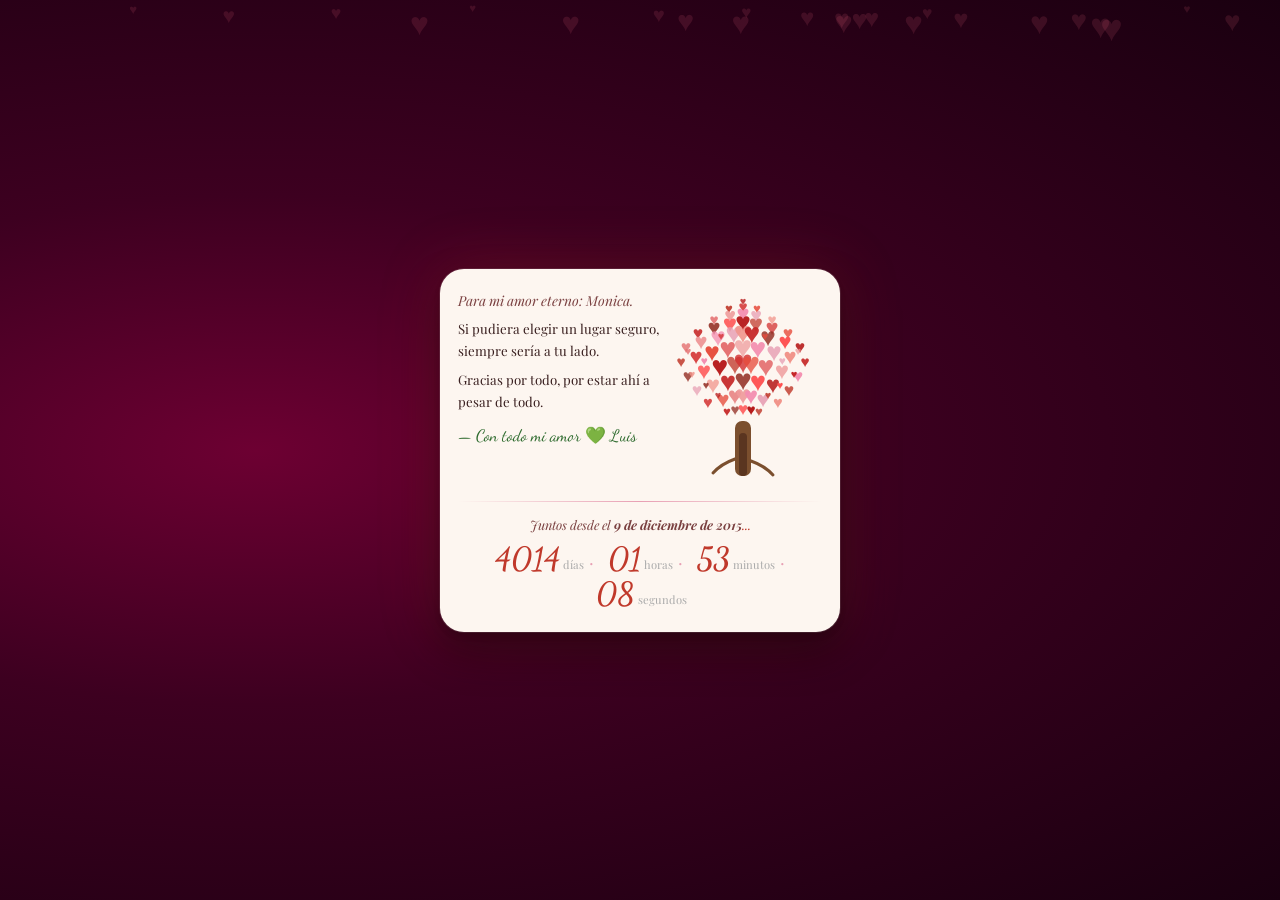
==== commit 1a6a3667: "Actualizar index.html" ====
--- a/index.html
+++ b/index.html
@@ -1,442 +1,236 @@
-<!doctype html>
+<!DOCTYPE html>
 <html lang="es">
 <head>
-  <meta charset="utf-8" />
-  <meta name="viewport" content="width=device-width, initial-scale=1" />
-  <title>Para el amor de mi vida</title>
-
+  <meta charset="UTF-8">
+  <meta name="viewport" content="width=device-width, initial-scale=1.0, maximum-scale=1.0">
+  <title>Para Monica — Luis 💚</title>
+  <link href="https://fonts.googleapis.com/css2?family=Playfair+Display:ital,wght@0,400;0,700;1,400&family=Dancing+Script:wght@600&display=swap" rel="stylesheet">
   <style>
-    :root{
-      --bg1:#21002a;
-      --bg2:#6b006b;
-      --card:#fff3ea;
-      --text:#2a1b1b;
-      --muted:#6b5b5b;
-      --shadow: 0 20px 60px rgba(0,0,0,.35);
-    }
-    *{box-sizing:border-box}
-    body{
-      margin:0;
-      min-height:100vh;
-      font-family: system-ui, -apple-system, Segoe UI, Roboto, Arial, sans-serif;
-      color:var(--text);
-      background:
-        radial-gradient(1200px 800px at 20% 10%, rgba(255,105,180,.35), transparent 60%),
-        radial-gradient(900px 700px at 80% 30%, rgba(255,0,120,.25), transparent 60%),
-        linear-gradient(135deg, var(--bg1), var(--bg2));
-      display:grid;
-      place-items:center;
-      padding:24px;
-      overflow-x:hidden;
-    }
-
-    .card{
-      width:min(920px, 100%);
-      background:var(--card);
-      border-radius:22px;
-      box-shadow:var(--shadow);
-      padding:28px;
-      display:grid;
-      grid-template-columns: 1.05fr .95fr;
-      gap:22px;
-      align-items:center;
-    }
-    @media (max-width: 820px){
-      .card{grid-template-columns:1fr; padding:22px;}
-    }
-
-    h1{font-size:clamp(22px, 3vw, 32px); margin:0 0 10px 0;}
-    .letter{line-height:1.45; font-size:clamp(15px, 2.2vw, 18px);}
-    .letter p{margin:.55rem 0}
-    .sig{margin-top:14px; color:var(--muted); font-weight:600;}
-    .counter{
-      margin-top:18px;
-      padding:14px 16px;
-      border-radius:14px;
-      background:rgba(255, 255, 255, .6);
-      border:1px solid rgba(0,0,0,.06);
-    }
-    .counter .label{font-size:13px;color:var(--muted);margin-bottom:8px;}
-    .counter .time{
-      font-variant-numeric: tabular-nums;
-      font-weight:800;
-      font-size:clamp(18px, 3.2vw, 26px);
-      letter-spacing:.3px;
-    }
-
-    .treeWrap{display:grid; place-items:center; padding:6px 0;}
-    .canvasBox{width:min(360px, 78vw); aspect-ratio: 1/1.18;}
-    canvas{width:100%; height:100%; display:block; border-radius:18px;}
-    .footerNote{margin-top:10px; font-size:12px; color:var(--muted); text-align:center;}
+    *, *::before, *::after { box-sizing: border-box; margin: 0; padding: 0; }
+    :root {
+      --rojo: #c0392b; --rosa: #e8a0b4; --cream: #fdf6f0; --verde: #2d6a2d;
+    }
+    body {
+      min-height: 100vh; min-height: 100svh;
+      background: radial-gradient(ellipse at 20% 50%, #6d0032 0%, #3d0020 40%, #1a0010 100%);
+      display: flex; align-items: center; justify-content: center;
+      font-family: 'Playfair Display', Georgia, serif;
+      overflow-x: hidden; padding: 16px;
+    }
+    .bg-hearts { position: fixed; inset: 0; pointer-events: none; z-index: 0; overflow: hidden; }
+    .bg-heart  { position: absolute; opacity: 0.13; color: #ff6b8a; animation: floatUp linear infinite; }
+    @keyframes floatUp {
+      0%   { transform: translateY(110vh) rotate(0deg); opacity: 0; }
+      10%  { opacity: 0.13; } 90% { opacity: 0.13; }
+      100% { transform: translateY(-10vh) rotate(360deg); opacity: 0; }
+    }
+    .card {
+      position: relative; z-index: 1; overflow: hidden;
+      background: var(--cream); border-radius: 24px;
+      padding: 22px 18px 22px; max-width: 400px; width: 100%;
+      box-shadow: 0 0 0 1px rgba(255,255,255,0.1),
+        0 4px 6px rgba(0,0,0,0.1), 0 20px 40px rgba(0,0,0,0.4),
+        0 0 60px rgba(192,57,43,0.25);
+      animation: cardAppear .8s ease-out both;
+    }
+    @keyframes cardAppear {
+      from { opacity:0; transform: translateY(30px) scale(.95); }
+      to   { opacity:1; transform: translateY(0) scale(1); }
+    }
+    .card-top  { display: flex; align-items: flex-start; gap: 10px; }
+    .text-side { flex: 1; min-width: 0; }
+    .to-label  { font-style: italic; color: #7a4040; font-size: .86rem; margin-bottom: 9px; }
+    .poem p    { font-size: .83rem; line-height: 1.7; color: #3a2020; margin-bottom: 6px; }
+    .signature { font-family: 'Dancing Script', cursive; font-size: 1.05rem; color: var(--verde); margin-top: 11px; }
+    .tree-side { flex-shrink: 0; width: 150px; height: 192px; }
+    #tree-svg  { width: 150px; height: 192px; display: block; }
+    .th {
+      transform-box: fill-box;
+      transform-origin: center;
+      animation: hpulse ease-in-out infinite;
+    }
+    @keyframes hpulse { 0%,100% { transform: scale(1); } 50% { transform: scale(1.18); } }
+    .divider { height: 1px; background: linear-gradient(90deg, transparent, var(--rosa), transparent); margin: 18px 0 14px; }
+    .counter-label { font-style: italic; font-size: .8rem; color: #7a4040; text-align: center; margin-bottom: 10px; }
+    .counter { display: flex; justify-content: center; align-items: baseline; flex-wrap: wrap; gap: 3px 5px; text-align: center; }
+    .cu { display: flex; align-items: baseline; gap: 3px; }
+    .cn { font-family: 'Dancing Script', cursive; font-size: 2rem; font-weight: 600; color: var(--rojo); line-height: 1; min-width: 2ch; text-align: right; }
+    .cw { font-size: .7rem; color: #aaa; }
+    .cs { font-size: 1.1rem; color: var(--rosa); line-height: 1; }
+    .petal { position: absolute; pointer-events: none; opacity: 0; z-index: 10; animation: petalFall linear forwards; }
+    @keyframes petalFall {
+      0%   { opacity:0;   transform: translate(0,0) rotate(0deg) scale(1); }
+      8%   { opacity:.9; } 85% { opacity:.45; }
+      100% { opacity:0;   transform: translate(var(--dx),var(--dy)) rotate(var(--dr)) scale(.35); }
+    }
   </style>
 </head>
-
 <body>
-  <main class="card">
-    <section>
-      <h1>Para el amor de mi vida:</h1>
-      <div class="letter">
-        <p>Si pudiera elegir un lugar seguro, sería a tu lado.</p>
-        <p>Cuanto más tiempo estoy contigo, más te amo. 💗</p>
-        <div class="sig">— I Love You</div>
-
-        <div class="counter" aria-live="polite">
-          <div class="label">Mi amor por ti comenzó hace…</div>
-          <div class="time" id="timer">—</div>
-        </div>
+<div class="bg-hearts" id="bgHearts"></div>
+<div class="card" id="card">
+  <div class="card-top">
+    <div class="text-side">
+      <p class="to-label">Para mi amor eterno: Monica.</p>
+      <div class="poem">
+        <p>Si pudiera elegir un lugar seguro, siempre ser&#237;a a tu lado.</p>
+        <p>Gracias por todo, por estar ah&#237; a pesar de todo.</p>
       </div>
-    </section>
-
-    <section class="treeWrap">
-      <div class="canvasBox"><canvas id="c"></canvas></div>
-      <div class="footerNote">Hecho con cariño ❤️</div>
-    </section>
-  </main>
-
-  <script>
-    // ===================== CONTADOR =====================
-    const startDate = new Date(2015, 11, 9, 0, 0, 0); // 9-dic-2015
-
-    function updateTimer() {
-      const now = new Date();
-      let diff = Math.max(0, now - startDate);
-
-      const sec = 1000, min = 60 * sec, hour = 60 * min, day = 24 * hour;
-
-      const days = Math.floor(diff / day); diff -= days * day;
-      const hours = Math.floor(diff / hour); diff -= hours * hour;
-      const minutes = Math.floor(diff / min); diff -= minutes * min;
-      const seconds = Math.floor(diff / sec);
-
-      const pad = (n) => String(n).padStart(2, "0");
-      const el = document.getElementById("timer");
-      if (el) {
-        el.textContent = `${days} días ${pad(hours)} horas ${pad(minutes)} minutos ${pad(seconds)} segundos`;
-      }
-    }
-    updateTimer();
-    setInterval(updateTimer, 1000);
-
-    // ===================== CANVAS =====================
-    const canvas = document.getElementById("c");
-    const ctx = canvas.getContext("2d");
-
-    function resize() {
-      const dpr = Math.max(1, Math.min(2, window.devicePixelRatio || 1));
-      const r = canvas.getBoundingClientRect();
-      canvas.width = Math.floor(r.width * dpr);
-      canvas.height = Math.floor(r.height * dpr);
-      ctx.setTransform(dpr, 0, 0, dpr, 0, 0);
-    }
-    window.addEventListener("resize", resize);
-    resize();
-
-    const rand = (a, b) => Math.random() * (b - a) + a;
-    const clamp = (v, a, b) => Math.max(a, Math.min(b, v));
-
-    // ===== Ajustes (viento diagonal visible) =====
-    const SETTINGS = {
-      heartsOnCrown: 260,   // hojas “pegadas”
-      fallPerSec: 22,       // hojas cayendo por segundo
-      gravity: 240,         // px/s^2
-
-      // Viento diagonal (lo que hace la caída diagonal)
-      windBase: 55,         // px/s (sube si quieres más diagonal)
-      windGustMax: 220,     // ráfagas extra
-      windChangeMin: 0.55,  // seg
-      windChangeMax: 1.35,  // seg
-      windSmooth: 6.5,      // suavizado
-
-      // Turbulencia (flutter/zigzag natural)
-      turbulenceAmp: 65,    // px/s
-      turbulenceFreqMin: 1.4,
-      turbulenceFreqMax: 3.2,
-
-      // Tamaño hojas
-      heartMin: 5,
-      heartMax: 10,
-
-      // Dirección predominante: 1 derecha, -1 izquierda
-      dominantDir: 1
-    };
-
-    // ===== Hoja corazón =====
-    function drawHeart(x, y, s, rot, alpha, color) {
-      ctx.save();
-      ctx.translate(x, y);
-      ctx.rotate(rot);
-      ctx.globalAlpha = alpha;
-      ctx.fillStyle = color;
-
-      ctx.rotate(Math.PI / 4);
-      ctx.fillRect(-s / 2, -s / 2, s, s);
-      ctx.beginPath();
-      ctx.arc(-s / 2, 0, s / 2, 0, Math.PI * 2);
-      ctx.arc(0, -s / 2, s / 2, 0, Math.PI * 2);
-      ctx.fill();
-
-      ctx.restore();
-    }
-
-    // ===== Copa nube MÁS horizontal =====
-    function cloudCircles(w, h) {
-      const cx = w * 0.60;
-      const cy = h * 0.32;
-      const base = Math.min(w, h);
-
-      return [
-        { x: cx - base * 0.25, y: cy + base * 0.03, r: base * 0.11 },
-        { x: cx - base * 0.14, y: cy - base * 0.05, r: base * 0.14 },
-        { x: cx - base * 0.01, y: cy + base * 0.01, r: base * 0.18 },
-        { x: cx + base * 0.13, y: cy - base * 0.04, r: base * 0.14 },
-        { x: cx + base * 0.25, y: cy + base * 0.04, r: base * 0.11 },
-        { x: cx + base * 0.07, y: cy + base * 0.10, r: base * 0.12 },
-      ];
-    }
-
-    function pointInsideCloud(x, y, circles) {
-      for (const c of circles) {
-        const dx = x - c.x, dy = y - c.y;
-        if (dx * dx + dy * dy <= c.r * c.r) return true;
-      }
-      return false;
-    }
-
-    // ===== Hojas pegadas =====
-    let crownHearts = [];
-    function rebuildCrownHearts(circles) {
-      crownHearts = [];
-      const minX = Math.min(...circles.map(c => c.x - c.r));
-      const maxX = Math.max(...circles.map(c => c.x + c.r));
-      const minY = Math.min(...circles.map(c => c.y - c.r));
-      const maxY = Math.max(...circles.map(c => c.y + c.r));
-
-      for (let i = 0; i < SETTINGS.heartsOnCrown; i++) {
-        let x, y;
-        for (let t = 0; t < 60; t++) {
-          x = rand(minX, maxX);
-          y = rand(minY, maxY);
-          if (pointInsideCloud(x, y, circles)) break;
-        }
-
-        const s = rand(SETTINGS.heartMin, SETTINGS.heartMax);
-        const rot = rand(-0.9, 0.9);
-
-        // rojo/rosado tipo TikTok
-        const R = Math.floor(rand(230, 255));
-        const G = Math.floor(rand(25, 85));
-        const B = Math.floor(rand(40, 110));
-        const a = rand(0.65, 0.95);
-
-        crownHearts.push({ x, y, s, rot, a, color: `rgb(${R},${G},${B})` });
-      }
-    }
-
-    // ===== Tronco (sube dentro de copa y queda detrás) =====
-    function roundRect(ctx, x, y, w, h, r) {
-      r = Math.min(r, w / 2, h / 2);
-      ctx.moveTo(x + r, y);
-      ctx.arcTo(x + w, y, x + w, y + h, r);
-      ctx.arcTo(x + w, y + h, x, y + h, r);
-      ctx.arcTo(x, y + h, x, y, r);
-      ctx.arcTo(x, y, x + w, y, r);
-      ctx.closePath();
-    }
-
-    function drawTrunk(w, h) {
-      const x = w * 0.60;
-      const y = h * 0.38;   // MÁS arriba
-      const tw = w * 0.12;
-      const th = h * 0.45;  // MÁS alto (entra en copa)
-
-      // sombra suelo
-      ctx.save();
-      ctx.fillStyle = "rgba(0,0,0,0.10)";
-      ctx.beginPath();
-      ctx.ellipse(x, h * 0.84, w * 0.22, h * 0.04, 0, 0, Math.PI * 2);
-      ctx.fill();
-      ctx.restore();
-
-      // tronco
-      ctx.save();
-      const grad = ctx.createLinearGradient(x, y, x, y + th);
-      grad.addColorStop(0, "#7a3e1e");
-      grad.addColorStop(1, "#4b220f");
-      ctx.fillStyle = grad;
-
-      ctx.beginPath();
-      roundRect(ctx, x - tw / 2, y, tw, th, tw * 0.45);
-      ctx.fill();
-      ctx.restore();
-    }
-
-    // ===== VIENTO con ráfagas (diagonal REAL) =====
-    let windX = SETTINGS.windBase * SETTINGS.dominantDir;
-    let windTarget = windX;
-    let windTimer = 0;
-
-    function updateWind(dt) {
-      windTimer -= dt;
-      if (windTimer <= 0) {
-        // la mayoría de veces sopla hacia dominantDir, a veces cambia
-        const flip = (Math.random() < 0.18) ? -1 : 1; // 18% cambia
-        const dir = SETTINGS.dominantDir * flip;
-
-        windTarget = dir * (SETTINGS.windBase + rand(0, SETTINGS.windGustMax));
-        windTimer = rand(SETTINGS.windChangeMin, SETTINGS.windChangeMax);
-      }
-
-      const k = SETTINGS.windSmooth;
-      windX += (windTarget - windX) * (1 - Math.exp(-k * dt));
-      return windX; // px/s
-    }
-
-    // ===== Partículas cayendo =====
-    const falling = [];
-
-    function spawnFalling(circles) {
-      const minX = Math.min(...circles.map(c => c.x - c.r));
-      const maxX = Math.max(...circles.map(c => c.x + c.r));
-      const minY = Math.min(...circles.map(c => c.y - c.r));
-      const maxY = Math.max(...circles.map(c => c.y + c.r));
-
-      // nacer en top 30% de copa
-      let x, y;
-      for (let t = 0; t < 80; t++) {
-        x = rand(minX, maxX);
-        y = rand(minY, minY + (maxY - minY) * 0.30);
-        if (pointInsideCloud(x, y, circles)) break;
-      }
-
-      const s = rand(SETTINGS.heartMin, SETTINGS.heartMax);
-      const rot = rand(0, Math.PI * 2);
-      const vr = rand(-4, 4);
-
-      const R = Math.floor(rand(230, 255));
-      const G = Math.floor(rand(25, 85));
-      const B = Math.floor(rand(40, 110));
-
-      const turbFreq = rand(SETTINGS.turbulenceFreqMin, SETTINGS.turbulenceFreqMax);
-      const turbPhase = rand(0, Math.PI * 2);
-
-      falling.push({
-        x, y,
-        vx: rand(-25, 25),
-        vy: rand(40, 95),
-        s, rot, vr,
-        t: 0,
-        life: rand(2.6, 4.2),
-        a: rand(0.60, 0.95),
-        color: `rgb(${R},${G},${B})`,
-        turbFreq,
-        turbPhase,
-        drift: rand(0.95, 1.25)
-      });
-    }
-
-    // ===== LOOP =====
-    let last = performance.now();
-    let acc = 0;
-    let lastSizeKey = "";
-
-    function frame(now) {
-      const dt = Math.min(0.033, (now - last) / 1000);
-      last = now;
-
-      const w = canvas.clientWidth;
-      const h = canvas.clientHeight;
-
-      const circles = cloudCircles(w, h);
-
-      // rebuild si cambia tamaño
-      const sizeKey = `${Math.round(w)}x${Math.round(h)}`;
-      if (sizeKey !== lastSizeKey) {
-        lastSizeKey = sizeKey;
-        rebuildCrownHearts(circles);
-      }
-
-      // viento global (px/s)
-      const wX = updateWind(dt);
-
-      ctx.clearRect(0, 0, w, h);
-
-      // 1) tronco atrás
-      drawTrunk(w, h);
-
-      // 2) copa nube suave
-      ctx.save();
-      const cx = w * 0.60, cy = h * 0.32;
-      const base = Math.min(w, h);
-
-      const canopyGrad = ctx.createRadialGradient(
-        cx, cy - base * 0.03, base * 0.03,
-        cx, cy, base * 0.36
-      );
-      canopyGrad.addColorStop(0, "rgba(255, 90, 160, 0.16)");
-      canopyGrad.addColorStop(1, "rgba(255, 90, 160, 0.05)");
-      ctx.fillStyle = canopyGrad;
-
-      ctx.beginPath();
-      for (const c of circles) {
-        ctx.moveTo(c.x + c.r, c.y);
-        ctx.arc(c.x, c.y, c.r, 0, Math.PI * 2);
-      }
-      ctx.fill();
-
-      ctx.lineWidth = 2;
-      ctx.strokeStyle = "rgba(255, 70, 150, 0.11)";
-      ctx.stroke();
-      ctx.restore();
-
-      // 3) hojas pegadas
-      for (const L of crownHearts) {
-        drawHeart(L.x, L.y, L.s, L.rot, L.a, L.color);
-      }
-
-      // 4) spawn caída
-      acc += dt * SETTINGS.fallPerSec;
-      while (acc >= 1) {
-        spawnFalling(circles);
-        acc -= 1;
-      }
-
-      // 5) update/draw cayendo: DIAGONAL con viento + turbulencia
-      for (let i = falling.length - 1; i >= 0; i--) {
-        const p = falling[i];
-        p.t += dt;
-
-        // turbulencia (px/s)
-        const turb = Math.sin(p.t * p.turbFreq + p.turbPhase) * SETTINGS.turbulenceAmp;
-
-        // viento pega más conforme cae
-        const windFactor = p.drift * (0.35 + 0.65 * (p.t / p.life));
-
-        // física
-        p.vy += SETTINGS.gravity * dt;
-
-        // DIAGONAL real
-        p.x += (p.vx + (wX + turb) * windFactor) * dt;
-        p.y += p.vy * dt;
-
-        // rotación
-        p.rot += p.vr * dt;
-
-        // fade
-        const fade = 1 - (p.t / p.life);
-        const alpha = clamp(p.a * fade, 0, 1);
-
-        drawHeart(p.x, p.y, p.s, p.rot, alpha, p.color);
-
-        // kill si salió
-        if (p.t >= p.life || p.y > h + 60 || p.x < -90 || p.x > w + 90) {
-          falling.splice(i, 1);
-        }
-      }
-
-      requestAnimationFrame(frame);
-    }
-
-    requestAnimationFrame(frame);
-  </script>
+      <div class="signature">&#8212; Con todo mi amor &#x1F49A; Luis</div>
+    </div>
+    <div class="tree-side" id="treeWrap">
+      <svg id="tree-svg" viewBox="0 0 150 192" xmlns="http://www.w3.org/2000/svg">
+        <!-- Tronco -->
+        <rect x="63" y="130" width="16" height="55" rx="7" fill="#7b4f2e"/>
+        <rect x="67" y="142" width="8"  height="43" rx="4" fill="#5a3520"/>
+        <path d="M63 168 Q49 173 41 182" stroke="#7b4f2e" stroke-width="3" fill="none" stroke-linecap="round"/>
+        <path d="M79 170 Q93 175 101 184" stroke="#7b4f2e" stroke-width="3" fill="none" stroke-linecap="round"/>
+        <!-- COPA: 74 corazones -->
+          <text class="th" x="71" y="11" text-anchor="middle" dominant-baseline="middle" font-size="11.0" fill="#b71c1c" opacity="0.8" style="animation-duration:3.01s;animation-delay:0.1s">&#9829;</text>
+          <text class="th" x="57" y="19" text-anchor="middle" dominant-baseline="middle" font-size="13.2" fill="#c0392b" opacity="0.91" style="animation-duration:2.09s;animation-delay:2.95s">&#9829;</text>
+          <text class="th" x="71" y="17" text-anchor="middle" dominant-baseline="middle" font-size="15.4" fill="#d32f2f" opacity="0.84" style="animation-duration:3.56s;animation-delay:0.35s">&#9829;</text>
+          <text class="th" x="85" y="19" text-anchor="middle" dominant-baseline="middle" font-size="13.2" fill="#e74c3c" opacity="0.86" style="animation-duration:1.67s;animation-delay:0.87s">&#9829;</text>
+          <text class="th" x="42" y="30" text-anchor="middle" dominant-baseline="middle" font-size="15.4" fill="#e57373" opacity="0.9" style="animation-duration:1.66s;animation-delay:0.8s">&#9829;</text>
+          <text class="th" x="58" y="26" text-anchor="middle" dominant-baseline="middle" font-size="19.8" fill="#ef9a9a" opacity="0.88" style="animation-duration:2.8s;animation-delay:0.88s">&#9829;</text>
+          <text class="th" x="71" y="24" text-anchor="middle" dominant-baseline="middle" font-size="22.0" fill="#f48fb1" opacity="0.95" style="animation-duration:3.38s;animation-delay:0.03s">&#9829;</text>
+          <text class="th" x="84" y="26" text-anchor="middle" dominant-baseline="middle" font-size="19.8" fill="#e8a0b4" opacity="0.76" style="animation-duration:3.14s;animation-delay:1.36s">&#9829;</text>
+          <text class="th" x="100" y="30" text-anchor="middle" dominant-baseline="middle" font-size="15.4" fill="#f1948a" opacity="0.75" style="animation-duration:3.71s;animation-delay:1.35s">&#9829;</text>
+          <text class="th" x="26" y="43" text-anchor="middle" dominant-baseline="middle" font-size="17.6" fill="#c62828" opacity="0.89" style="animation-duration:1.81s;animation-delay:3.39s">&#9829;</text>
+          <text class="th" x="42" y="38" text-anchor="middle" dominant-baseline="middle" font-size="22.0" fill="#922b21" opacity="0.87" style="animation-duration:3.38s;animation-delay:2.92s">&#9829;</text>
+          <text class="th" x="58" y="35" text-anchor="middle" dominant-baseline="middle" font-size="24.2" fill="#ff5252" opacity="0.87" style="animation-duration:3.74s;animation-delay:1.51s">&#9829;</text>
+          <text class="th" x="71" y="33" text-anchor="middle" dominant-baseline="middle" font-size="26.4" fill="#b71c1c" opacity="0.96" style="animation-duration:3.42s;animation-delay:2.47s">&#9829;</text>
+          <text class="th" x="84" y="35" text-anchor="middle" dominant-baseline="middle" font-size="24.2" fill="#c0392b" opacity="0.73" style="animation-duration:2.87s;animation-delay:2.82s">&#9829;</text>
+          <text class="th" x="100" y="38" text-anchor="middle" dominant-baseline="middle" font-size="22.0" fill="#d32f2f" opacity="0.74" style="animation-duration:2.1s;animation-delay:1.16s">&#9829;</text>
+          <text class="th" x="116" y="43" text-anchor="middle" dominant-baseline="middle" font-size="17.6" fill="#e74c3c" opacity="0.8" style="animation-duration:2.11s;animation-delay:0.4s">&#9829;</text>
+          <text class="th" x="14" y="57" text-anchor="middle" dominant-baseline="middle" font-size="17.6" fill="#e57373" opacity="0.82" style="animation-duration:3.0s;animation-delay:1.46s">&#9829;</text>
+          <text class="th" x="29" y="52" text-anchor="middle" dominant-baseline="middle" font-size="22.0" fill="#ef9a9a" opacity="0.98" style="animation-duration:2.06s;animation-delay:1.07s">&#9829;</text>
+          <text class="th" x="46" y="48" text-anchor="middle" dominant-baseline="middle" font-size="26.4" fill="#f48fb1" opacity="0.77" style="animation-duration:3.03s;animation-delay:2.44s">&#9829;</text>
+          <text class="th" x="62" y="45" text-anchor="middle" dominant-baseline="middle" font-size="28.6" fill="#e8a0b4" opacity="0.83" style="animation-duration:3.2s;animation-delay:0.65s">&#9829;</text>
+          <text class="th" x="71" y="44" text-anchor="middle" dominant-baseline="middle" font-size="30.8" fill="#f1948a" opacity="0.88" style="animation-duration:3.78s;animation-delay:2.56s">&#9829;</text>
+          <text class="th" x="80" y="45" text-anchor="middle" dominant-baseline="middle" font-size="28.6" fill="#c62828" opacity="0.94" style="animation-duration:3.11s;animation-delay:3.37s">&#9829;</text>
+          <text class="th" x="96" y="48" text-anchor="middle" dominant-baseline="middle" font-size="26.4" fill="#922b21" opacity="0.81" style="animation-duration:2.1s;animation-delay:0.13s">&#9829;</text>
+          <text class="th" x="113" y="52" text-anchor="middle" dominant-baseline="middle" font-size="22.0" fill="#ff5252" opacity="0.98" style="animation-duration:2.19s;animation-delay:0.84s">&#9829;</text>
+          <text class="th" x="128" y="57" text-anchor="middle" dominant-baseline="middle" font-size="17.6" fill="#b71c1c" opacity="0.9" style="animation-duration:3.53s;animation-delay:1.26s">&#9829;</text>
+          <text class="th" x="9" y="72" text-anchor="middle" dominant-baseline="middle" font-size="15.4" fill="#c0392b" opacity="0.85" style="animation-duration:2.47s;animation-delay:3.66s">&#9829;</text>
+          <text class="th" x="24" y="67" text-anchor="middle" dominant-baseline="middle" font-size="22.0" fill="#d32f2f" opacity="0.88" style="animation-duration:2.18s;animation-delay:0.99s">&#9829;</text>
+          <text class="th" x="40" y="63" text-anchor="middle" dominant-baseline="middle" font-size="26.4" fill="#e74c3c" opacity="0.97" style="animation-duration:2.18s;animation-delay:2.34s">&#9829;</text>
+          <text class="th" x="56" y="60" text-anchor="middle" dominant-baseline="middle" font-size="28.6" fill="#e57373" opacity="1.0" style="animation-duration:2.48s;animation-delay:0.88s">&#9829;</text>
+          <text class="th" x="71" y="59" text-anchor="middle" dominant-baseline="middle" font-size="31.9" fill="#ef9a9a" opacity="0.73" style="animation-duration:2.72s;animation-delay:0.36s">&#9829;</text>
+          <text class="th" x="86" y="60" text-anchor="middle" dominant-baseline="middle" font-size="28.6" fill="#f48fb1" opacity="0.94" style="animation-duration:1.84s;animation-delay:2.51s">&#9829;</text>
+          <text class="th" x="102" y="63" text-anchor="middle" dominant-baseline="middle" font-size="26.4" fill="#e8a0b4" opacity="0.83" style="animation-duration:2.53s;animation-delay:0.25s">&#9829;</text>
+          <text class="th" x="118" y="67" text-anchor="middle" dominant-baseline="middle" font-size="22.0" fill="#f1948a" opacity="0.99" style="animation-duration:3.79s;animation-delay:2.12s">&#9829;</text>
+          <text class="th" x="133" y="72" text-anchor="middle" dominant-baseline="middle" font-size="15.4" fill="#c62828" opacity="0.92" style="animation-duration:3.49s;animation-delay:0.05s">&#9829;</text>
+          <text class="th" x="16" y="86" text-anchor="middle" dominant-baseline="middle" font-size="17.6" fill="#922b21" opacity="0.79" style="animation-duration:3.1s;animation-delay:2.15s">&#9829;</text>
+          <text class="th" x="32" y="82" text-anchor="middle" dominant-baseline="middle" font-size="24.2" fill="#ff5252" opacity="0.84" style="animation-duration:3.01s;animation-delay:0.45s">&#9829;</text>
+          <text class="th" x="48" y="78" text-anchor="middle" dominant-baseline="middle" font-size="28.6" fill="#b71c1c" opacity="0.97" style="animation-duration:2.6s;animation-delay:3.82s">&#9829;</text>
+          <text class="th" x="63" y="75" text-anchor="middle" dominant-baseline="middle" font-size="30.8" fill="#c0392b" opacity="0.77" style="animation-duration:2.18s;animation-delay:2.0s">&#9829;</text>
+          <text class="th" x="71" y="74" text-anchor="middle" dominant-baseline="middle" font-size="33.0" fill="#d32f2f" opacity="0.8" style="animation-duration:3.61s;animation-delay:3.48s">&#9829;</text>
+          <text class="th" x="79" y="75" text-anchor="middle" dominant-baseline="middle" font-size="30.8" fill="#e74c3c" opacity="0.76" style="animation-duration:3.01s;animation-delay:2.44s">&#9829;</text>
+          <text class="th" x="94" y="78" text-anchor="middle" dominant-baseline="middle" font-size="28.6" fill="#e57373" opacity="0.94" style="animation-duration:3.28s;animation-delay:2.16s">&#9829;</text>
+          <text class="th" x="110" y="82" text-anchor="middle" dominant-baseline="middle" font-size="24.2" fill="#ef9a9a" opacity="0.81" style="animation-duration:2.77s;animation-delay:0.0s">&#9829;</text>
+          <text class="th" x="126" y="86" text-anchor="middle" dominant-baseline="middle" font-size="17.6" fill="#f48fb1" opacity="0.97" style="animation-duration:1.64s;animation-delay:3.72s">&#9829;</text>
+          <text class="th" x="25" y="100" text-anchor="middle" dominant-baseline="middle" font-size="17.6" fill="#e8a0b4" opacity="0.74" style="animation-duration:3.43s;animation-delay:1.23s">&#9829;</text>
+          <text class="th" x="41" y="96" text-anchor="middle" dominant-baseline="middle" font-size="24.2" fill="#f1948a" opacity="0.74" style="animation-duration:3.53s;animation-delay:3.79s">&#9829;</text>
+          <text class="th" x="56" y="93" text-anchor="middle" dominant-baseline="middle" font-size="27.5" fill="#c62828" opacity="0.93" style="animation-duration:2.67s;animation-delay:0.28s">&#9829;</text>
+          <text class="th" x="71" y="91" text-anchor="middle" dominant-baseline="middle" font-size="29.7" fill="#922b21" opacity="0.85" style="animation-duration:3.28s;animation-delay:0.51s">&#9829;</text>
+          <text class="th" x="86" y="93" text-anchor="middle" dominant-baseline="middle" font-size="27.5" fill="#ff5252" opacity="0.96" style="animation-duration:2.81s;animation-delay:1.06s">&#9829;</text>
+          <text class="th" x="101" y="96" text-anchor="middle" dominant-baseline="middle" font-size="24.2" fill="#b71c1c" opacity="0.87" style="animation-duration:2.53s;animation-delay:0.85s">&#9829;</text>
+          <text class="th" x="117" y="100" text-anchor="middle" dominant-baseline="middle" font-size="17.6" fill="#c0392b" opacity="0.81" style="animation-duration:3.21s;animation-delay:0.8s">&#9829;</text>
+          <text class="th" x="36" y="113" text-anchor="middle" dominant-baseline="middle" font-size="16.5" fill="#d32f2f" opacity="0.84" style="animation-duration:3.79s;animation-delay:2.6s">&#9829;</text>
+          <text class="th" x="51" y="110" text-anchor="middle" dominant-baseline="middle" font-size="22.0" fill="#e74c3c" opacity="0.78" style="animation-duration:2.74s;animation-delay:0.48s">&#9829;</text>
+          <text class="th" x="63" y="107" text-anchor="middle" dominant-baseline="middle" font-size="24.2" fill="#e57373" opacity="0.78" style="animation-duration:2.34s;animation-delay:2.35s">&#9829;</text>
+          <text class="th" x="71" y="106" text-anchor="middle" dominant-baseline="middle" font-size="26.4" fill="#ef9a9a" opacity="0.9" style="animation-duration:2.08s;animation-delay:0.28s">&#9829;</text>
+          <text class="th" x="79" y="107" text-anchor="middle" dominant-baseline="middle" font-size="24.2" fill="#f48fb1" opacity="0.96" style="animation-duration:2.1s;animation-delay:3.62s">&#9829;</text>
+          <text class="th" x="91" y="110" text-anchor="middle" dominant-baseline="middle" font-size="22.0" fill="#e8a0b4" opacity="0.91" style="animation-duration:1.76s;animation-delay:0.95s">&#9829;</text>
+          <text class="th" x="106" y="113" text-anchor="middle" dominant-baseline="middle" font-size="16.5" fill="#f1948a" opacity="0.98" style="animation-duration:2.07s;animation-delay:0.53s">&#9829;</text>
+          <text class="th" x="55" y="122" text-anchor="middle" dominant-baseline="middle" font-size="13.2" fill="#c62828" opacity="0.94" style="animation-duration:2.86s;animation-delay:1.89s">&#9829;</text>
+          <text class="th" x="63" y="120" text-anchor="middle" dominant-baseline="middle" font-size="15.4" fill="#922b21" opacity="0.75" style="animation-duration:3.38s;animation-delay:0.76s">&#9829;</text>
+          <text class="th" x="71" y="119" text-anchor="middle" dominant-baseline="middle" font-size="17.6" fill="#ff5252" opacity="0.85" style="animation-duration:2.55s;animation-delay:1.69s">&#9829;</text>
+          <text class="th" x="79" y="120" text-anchor="middle" dominant-baseline="middle" font-size="15.4" fill="#b71c1c" opacity="1.0" style="animation-duration:3.2s;animation-delay:2.69s">&#9829;</text>
+          <text class="th" x="87" y="122" text-anchor="middle" dominant-baseline="middle" font-size="13.2" fill="#c0392b" opacity="0.82" style="animation-duration:1.82s;animation-delay:1.61s">&#9829;</text>
+          <text class="th" x="49" y="46" text-anchor="middle" dominant-baseline="middle" font-size="11.0" fill="#d32f2f" opacity="0.77" style="animation-duration:3.5s;animation-delay:0.99s">&#9829;</text>
+          <text class="th" x="93" y="46" text-anchor="middle" dominant-baseline="middle" font-size="11.0" fill="#e74c3c" opacity="0.8" style="animation-duration:2.59s;animation-delay:1.69s">&#9829;</text>
+          <text class="th" x="16" y="61" text-anchor="middle" dominant-baseline="middle" font-size="11.0" fill="#e57373" opacity="0.84" style="animation-duration:2.15s;animation-delay:3.69s">&#9829;</text>
+          <text class="th" x="126" y="61" text-anchor="middle" dominant-baseline="middle" font-size="11.0" fill="#ef9a9a" opacity="0.73" style="animation-duration:3.49s;animation-delay:2.2s">&#9829;</text>
+          <text class="th" x="32" y="71" text-anchor="middle" dominant-baseline="middle" font-size="12.1" fill="#f48fb1" opacity="0.99" style="animation-duration:3.8s;animation-delay:3.34s">&#9829;</text>
+          <text class="th" x="110" y="71" text-anchor="middle" dominant-baseline="middle" font-size="12.1" fill="#e8a0b4" opacity="0.77" style="animation-duration:3.64s;animation-delay:3.39s">&#9829;</text>
+          <text class="th" x="20" y="84" text-anchor="middle" dominant-baseline="middle" font-size="11.0" fill="#f1948a" opacity="0.83" style="animation-duration:2.67s;animation-delay:0.85s">&#9829;</text>
+          <text class="th" x="122" y="84" text-anchor="middle" dominant-baseline="middle" font-size="11.0" fill="#c62828" opacity="1.0" style="animation-duration:1.73s;animation-delay:1.52s">&#9829;</text>
+          <text class="th" x="34" y="95" text-anchor="middle" dominant-baseline="middle" font-size="11.0" fill="#922b21" opacity="0.85" style="animation-duration:2.18s;animation-delay:3.14s">&#9829;</text>
+          <text class="th" x="108" y="95" text-anchor="middle" dominant-baseline="middle" font-size="11.0" fill="#ff5252" opacity="1.0" style="animation-duration:2.53s;animation-delay:3.83s">&#9829;</text>
+          <text class="th" x="46" y="105" text-anchor="middle" dominant-baseline="middle" font-size="11.0" fill="#b71c1c" opacity="0.76" style="animation-duration:2.82s;animation-delay:2.87s">&#9829;</text>
+          <text class="th" x="96" y="105" text-anchor="middle" dominant-baseline="middle" font-size="11.0" fill="#c0392b" opacity="0.88" style="animation-duration:2.25s;animation-delay:3.87s">&#9829;</text>
+      </svg>
+    </div>
+  </div>
+  <div class="divider"></div>
+  <p class="counter-label">Juntos desde el <strong>9 de diciembre de 2015</strong><span style="color:var(--rojo)">...</span></p>
+  <div class="counter">
+    <div class="cu"><span class="cn" id="cd">0</span><span class="cw">d&#237;as</span></div>
+    <span class="cs">&#183;</span>
+    <div class="cu"><span class="cn" id="ch">00</span><span class="cw">horas</span></div>
+    <span class="cs">&#183;</span>
+    <div class="cu"><span class="cn" id="cm">00</span><span class="cw">minutos</span></div>
+    <span class="cs">&#183;</span>
+    <div class="cu"><span class="cn" id="cs2">00</span><span class="cw">segundos</span></div>
+  </div>
+</div>
+<script>
+const START = new Date(2015, 11, 9, 20, 0, 0);
+
+// Fondo flotante
+const bgEl = document.getElementById('bgHearts');
+for (let i = 0; i < 24; i++) {
+  const h = document.createElement('div');
+  h.className = 'bg-heart'; h.textContent = '\u2665';
+  h.style.left = Math.random()*100+'vw';
+  h.style.animationDuration = (7+Math.random()*13)+'s';
+  h.style.animationDelay    = (Math.random()*18)+'s';
+  h.style.fontSize          = (.7+Math.random()*1.7)+'rem';
+  bgEl.appendChild(h);
+}
+
+// Pétalos diagonales
+const COLORS = ['#b71c1c','#c0392b','#e74c3c','#e8a0b4','#f1948a','#ff5252','#922b21'];
+const card     = document.getElementById('card');
+const treeWrap = document.getElementById('treeWrap');
+
+function spawnPetal() {
+  const p = document.createElement('div');
+  p.className = 'petal';
+  p.style.fontSize = (6+Math.random()*13)+'px';
+  p.style.color    = COLORS[Math.floor(Math.random()*COLORS.length)];
+  p.textContent    = '\u2665';
+  const tR = treeWrap.getBoundingClientRect();
+  const cR = card.getBoundingClientRect();
+  p.style.left = ((tR.left-cR.left)+Math.random()*tR.width*.9)+'px';
+  p.style.top  = ((tR.top-cR.top)+Math.random()*tR.height*.6)+'px';
+  const dx  = -(20+Math.random()*75);
+  const dy  =  (55+Math.random()*90);
+  const dr  = (150+Math.random()*310)+'deg';
+  const dur = (1.8+Math.random()*2.5).toFixed(2);
+  p.style.setProperty('--dx',dx+'px');
+  p.style.setProperty('--dy',dy+'px');
+  p.style.setProperty('--dr',dr);
+  p.style.animationDuration = dur+'s';
+  card.appendChild(p);
+  setTimeout(()=>p.remove(), parseFloat(dur)*1000+200);
+}
+setInterval(spawnPetal, 300);
+
+// Contador
+function pad(n){return String(n).padStart(2,'0');}
+function tick(){
+  const now=new Date();
+  let d=Math.max(0,Math.floor((now-START)/1000));
+  const dias=Math.floor(d/86400); d-=dias*86400;
+  const hrs=Math.floor(d/3600);   d-=hrs*3600;
+  const mins=Math.floor(d/60);    d-=mins*60;
+  document.getElementById('cd').textContent =dias;
+  document.getElementById('ch').textContent =pad(hrs);
+  document.getElementById('cm').textContent =pad(mins);
+  document.getElementById('cs2').textContent=pad(d);
+}
+tick(); setInterval(tick,1000);
+</script>
 </body>
 </html>
